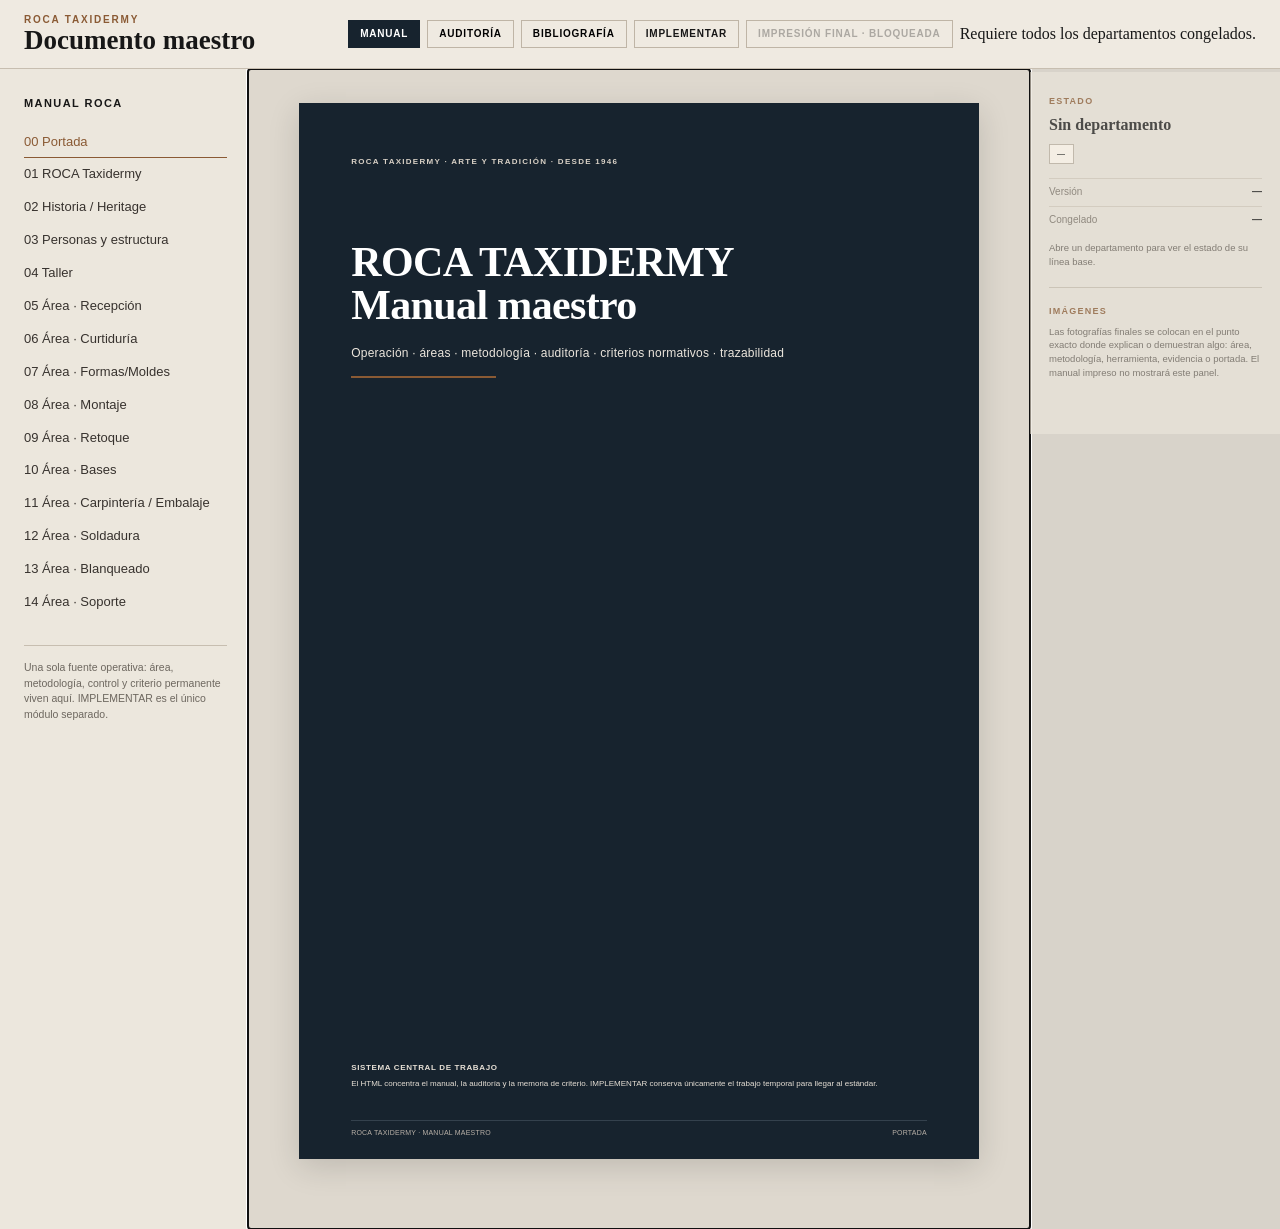
==== index.html @ 59f3e69a "Gate final ROCA printing on frozen departments" ====
<!doctype html>
<html lang="es">
<head>
  <meta charset="utf-8">
  <meta name="viewport" content="width=device-width, initial-scale=1">
  <meta name="robots" content="noindex,nofollow,noarchive">
  <title>ROCA TAXIDERMY · Documento maestro</title>
  <link rel="stylesheet" href="styles.css">
</head>
<body>
  <header class="topbar">
    <div>
      <div class="kicker">ROCA TAXIDERMY</div>
      <div class="title">Documento maestro</div>
    </div>
    <div class="workspace-switch" aria-label="Vista de trabajo">
      <button id="manualMode" class="mode active" type="button">MANUAL</button>
      <button id="auditMode" class="mode" type="button">AUDITORÍA</button>
      <button id="normsMode" class="mode" type="button">BIBLIOGRAFÍA</button>
      <a class="mode" href="generated/roca-fast-track/implementation.html">IMPLEMENTAR</a>
      <button id="printDoc" class="mode print-action" type="button" disabled>IMPRESIÓN FINAL · BLOQUEADA</button>
      <span id="printGateNote" class="print-gate-note">Requiere todos los departamentos congelados.</span>
    </div>
  </header>

  <div class="layout">
    <aside id="contentsPane" class="contents" aria-label="Índice">
      <div class="contents-title">Manual ROCA</div>
      <nav id="nav"></nav>
      <div class="rule-note">Una sola fuente operativa: manual, auditoría y criterios normativos viven en este HTML. IMPLEMENTAR queda separado porque es trabajo temporal.</div>
    </aside>

    <main id="page" class="page" tabindex="-1"></main>
    <aside id="controlRail" class="control-rail" aria-label="Estado del departamento">
      <div class="control-rail-head">ESTADO</div>
      <div id="controlDepartment" class="control-department">Sin departamento</div>
      <div id="controlStatus" class="control-status">—</div>
      <div class="control-meta"><span>Versión</span><strong id="controlVersion">—</strong></div>
      <div class="control-meta"><span>Congelado</span><strong id="controlFrozenAt">—</strong></div>
      <div id="controlLockNote" class="control-note">Abre un departamento para ver el estado de su línea base.</div>
      <hr>
      <div class="control-rail-head">IMÁGENES</div>
      <div class="control-note">Las fotografías finales se colocan en el punto exacto donde explican o demuestran algo: área, metodología, herramienta, evidencia o portada. El manual impreso no mostrará este panel.</div>
      <div id="imageQueue" class="image-queue"></div>
    </aside>
  </div>

  <footer>
    ROCA · Documento de trabajo controlado.
  </footer>

  <script src="core-data.js"></script>
  <script src="editorial-data.js"></script>
  <script src="manual-sections.js"></script>
  <script src="area-standard-data.js"></script>
  <script src="department-data.js"></script>
  <script src="fast-track-data.js"></script>
  <script src="audit-data.js"></script>
  <script src="norms-data.js"></script>
  <script src="app.js"></script>
  <script src="manual-control.js"></script>
</body>
</html>
---- styles.css ----
:root{
  --ink:#171717;
  --paper:#f5f1e8;
  --paper2:#fbfaf6;
  --nav:#ece7dd;
  --line:#c9c0b3;
  --bronze:#8a5a34;
  --navy:#17232e;
  --muted:#6d675f;
  --white:#ffffff;
}
*{box-sizing:border-box}
html{scroll-behavior:smooth}
body{margin:0;background:#d8d3ca;color:var(--ink);font-family:Georgia,"Times New Roman",serif}
.topbar{position:sticky;top:0;z-index:20;display:flex;justify-content:space-between;align-items:center;padding:14px 24px;background:#efeae1;border-bottom:1px solid #c7beb0}
.kicker{font:700 10px/1.2 Arial,Helvetica,sans-serif;letter-spacing:.18em;color:var(--bronze)}
.title{font-size:27px;line-height:1.05;font-weight:700}
.workspace-switch{display:flex;gap:7px;align-items:center}
.mode{appearance:none;border:1px solid #bfb5a6;background:transparent;padding:8px 11px;font:700 10px/1 Arial,Helvetica,sans-serif;letter-spacing:.08em;cursor:pointer}
.mode.active{background:var(--navy);color:#fff;border-color:var(--navy)}
.workspace-switch a.mode{text-decoration:none;color:inherit}
.layout{display:grid;grid-template-columns:248px minmax(0,1fr) 250px;max-width:1700px;margin:0 auto;min-height:calc(100vh - 80px)}
.contents{padding:28px 20px 40px 24px;background:var(--nav);border-right:1px solid #c7beb0}
.contents-title{font:700 11px/1.2 Arial,Helvetica,sans-serif;letter-spacing:.13em;text-transform:uppercase;margin-bottom:16px}
.contents nav{display:flex;flex-direction:column;gap:1px}
.contents button{appearance:none;border:0;border-bottom:1px solid transparent;background:transparent;text-align:left;padding:7px 0;font:13px/1.3 Arial,Helvetica,sans-serif;cursor:pointer;color:#37322e}
.contents button:hover,.contents button.active{color:var(--bronze);border-bottom-color:var(--bronze)}
.rule-note{margin-top:26px;padding-top:14px;border-top:1px solid #c7beb0;font:10.5px/1.5 Arial,Helvetica,sans-serif;color:var(--muted)}
.page{padding:34px 4vw 70px;min-width:0;background:#ded8ce}
.paper{position:relative;width:min(816px,100%);min-height:1056px;margin:0 auto;background:var(--paper2);box-shadow:0 8px 30px rgba(0,0,0,.14);padding:72px 54px 62px}
.page-head{display:flex;justify-content:space-between;gap:20px;font:700 8px/1.2 Arial,Helvetica,sans-serif;letter-spacing:.12em;text-transform:uppercase;color:#7c7267;margin-bottom:34px}
.eyebrow{font:700 9px/1.2 Arial,Helvetica,sans-serif;letter-spacing:.18em;text-transform:uppercase;color:var(--bronze);margin-bottom:12px}
h1{font-size:31px;line-height:1.08;letter-spacing:-.015em;margin:0 0 12px;max-width:690px}
.lead{font-size:15px;line-height:1.5;max-width:64ch;margin:0 0 15px;color:#38332e}
.bronze-rule{height:2px;width:180px;background:var(--bronze);margin:12px 0 30px}
.bronze-rule.short{width:130px}
.master-content{font-size:12.5px;line-height:1.5}
h2{font-size:19px;line-height:1.2;margin:30px 0 10px;padding-top:7px;border-top:1px solid #c7bbaa}
h3{font-size:15px;margin:22px 0 8px}
p{margin:0 0 12px}
ul,ol{padding-left:22px;margin:10px 0 18px}
li{margin:5px 0}
table{width:100%;border-collapse:collapse;margin:16px 0 26px;font:11px/1.35 Arial,Helvetica,sans-serif}
th{padding:7px 6px;text-align:left;border-bottom:2px solid #2b2723;font-size:8px;letter-spacing:.09em;text-transform:uppercase;color:#6a625a}
td{padding:8px 6px;border-bottom:1px solid #d4ccbf;vertical-align:top}
.callout{margin:20px 0;padding:13px 16px;background:#f0eadf;border-left:3px solid var(--bronze);font-size:12px;line-height:1.45}
.poster{border:1px solid #2f2a26;padding:26px 30px;margin:20px 0 30px;background:#fffdf8;break-inside:avoid}.poster h2{border:0;margin:0 0 8px;padding:0;font-size:22px}.poster .poster-sub{font:9px/1.2 Arial,Helvetica,sans-serif;letter-spacing:.13em;text-transform:uppercase;color:#766d63;margin-bottom:16px}.poster ol{font-size:14px;line-height:1.4}
.folio{position:absolute;left:54px;right:54px;bottom:22px;display:flex;justify-content:space-between;gap:20px;padding-top:8px;border-top:1px solid #d8d0c5;font:7px/1.2 Arial,Helvetica,sans-serif;letter-spacing:.03em;color:#8b8379}
.cover-paper{background:var(--navy);color:#f8f4ec;padding:54px 52px 48px}
.cover-kicker{font:700 8px/1.2 Arial,Helvetica,sans-serif;letter-spacing:.16em;color:#d9d1c6}
.cover-main{margin-top:74px}.cover-main h1{font-size:42px;line-height:1.02;color:#fff;margin-bottom:18px}.cover-main p{font:12px/1.4 Arial,Helvetica,sans-serif;color:#ece6dd;letter-spacing:.02em}.cover-main .bronze-rule{width:145px;height:2px;margin-top:15px}
.cover-bottom{position:absolute;left:52px;right:52px;bottom:70px;display:flex;flex-direction:column;gap:5px;font:8px/1.35 Arial,Helvetica,sans-serif;color:#e6dfd5}.cover-bottom strong{letter-spacing:.08em}.cover-paper .folio{left:52px;right:52px;color:#b8b0a7;border-top-color:#34414d}
.notes-paper{background:#fffdf8}
.master-pdf-actions{display:flex;justify-content:space-between;gap:16px;align-items:center;margin:16px 0;font:10px/1.3 Arial,Helvetica,sans-serif;color:var(--muted)}
.pdf-link{display:inline-block;padding:9px 12px;background:var(--navy);color:#fff;text-decoration:none;font:700 9px/1 Arial,Helvetica,sans-serif;letter-spacing:.09em}
.master-pdf-shell{width:100%;height:760px;border:1px solid #bdb3a5;background:#cfc8bc;overflow:hidden}
.master-pdf-frame{width:100%;height:100%;border:0;background:#fff}
footer{display:none}
@media(max-width:900px){.layout{grid-template-columns:1fr}.contents{border-right:0;border-bottom:1px solid #c7beb0;padding:17px 20px}.contents nav{display:grid;grid-template-columns:repeat(2,minmax(0,1fr));gap:0 15px}.page{padding:18px}.paper{min-height:auto;padding:44px 28px 54px}.folio{left:28px;right:28px}.cover-paper{min-height:900px;padding:42px 30px}.cover-bottom{left:30px;right:30px}.topbar{align-items:flex-start;flex-direction:column;gap:10px}.workspace-switch{flex-wrap:wrap}.cover-main h1{font-size:34px}.master-pdf-shell{height:70vh}.master-pdf-actions{align-items:flex-start;flex-direction:column}}
@media print{body,.page{background:#fff}.topbar,.contents{display:none!important}.layout{display:block;max-width:none}.page{padding:0}.paper{width:100%;min-height:11in;box-shadow:none;margin:0;page-break-after:always}.paper:last-child{page-break-after:auto}.master-pdf-shell{display:none}.master-pdf-actions{display:none}}

@media(max-width:900px){
  .master-content{min-width:0;overflow-wrap:anywhere}
  table{table-layout:fixed;width:100%;font-size:9px}
  th,td{min-width:0;overflow-wrap:anywhere;word-break:normal;padding:6px 4px}
}
@media print{
  .paper{padding:52px 50px 48px;break-inside:avoid-page;page-break-inside:avoid}
  .page-head{margin-bottom:24px}
  h2{margin-top:22px}
  table{margin:12px 0 18px}
  .callout{margin:14px 0;padding:10px 13px}
  ul,ol{margin:8px 0 14px}
  li{margin:3px 0}
  .paper[data-section="taller"]{padding-top:42px;padding-bottom:42px}
  .paper[data-section="taller"] .lead{font-size:13px;line-height:1.4}
  .paper[data-section="taller"] .master-content{font-size:10.5px;line-height:1.28}
  .paper[data-section="taller"] h2{font-size:17px;margin-top:14px;margin-bottom:7px;padding-top:5px}
  .paper[data-section="taller"] table{font-size:8px;line-height:1.22;margin:8px 0 10px}
  .paper[data-section="taller"] th{padding:5px 4px}
  .paper[data-section="taller"] td{padding:5px 4px}
  .paper[data-section="taller"] .callout{margin:8px 0;padding:8px 10px}
  .paper[data-section="taller"] ul{margin:6px 0 8px}
}

/* Field mode: optimized for execution on phone/tablet */
.field-mode .contents{background:#e9e3d8}
.field-mode .contents-title{color:var(--bronze)}
.field-mode .rule-note{font-size:11px}
.field-mode .master-content h2{margin-top:22px}
.field-mode .callout{background:#eee6d8}
@media(max-width:900px){
  .field-mode .topbar{position:static}
  .field-mode .contents{padding:14px 18px}
  .field-mode .contents nav{grid-template-columns:1fr 1fr}
  .field-mode .contents button{padding:9px 0;font-size:12px}
  .field-mode .page{padding:10px}
  .field-mode .paper{padding:34px 22px 48px}
  .field-mode .page-head{margin-bottom:20px}
  .field-mode h1{font-size:28px}
  .field-mode .lead{font-size:14px}
  .field-mode .master-content{font-size:13px;line-height:1.5}
}


/* Source reader: PDF/Drive documents remain read-only and separate from the editorial master. */
.source-mode .layout{max-width:1800px}
.source-mode .contents{background:#e8e2d7}
.source-mode .contents-title{color:var(--bronze)}
.source-mode .page{padding:20px;background:#d6d0c6}
.source-mode .contents nav{gap:0}
.source-filter{width:100%;margin:0 0 14px;padding:9px 10px;border:1px solid #bfb5a6;background:#fff;font:12px/1.2 Arial,Helvetica,sans-serif}
.source-nav-group{margin:14px 0 5px;padding-top:9px;border-top:1px solid #c7beb0;font:700 8px/1.2 Arial,Helvetica,sans-serif;letter-spacing:.12em;text-transform:uppercase;color:#7b7065}
.contents button[data-source-id]{display:flex;flex-direction:column;gap:3px;padding:8px 0}
.source-nav-title{font:12px/1.25 Arial,Helvetica,sans-serif}
.source-nav-state{font:700 7px/1.2 Arial,Helvetica,sans-serif;letter-spacing:.08em;color:#81766b}
.source-nav-empty{padding:12px 0;font:11px/1.4 Arial,Helvetica,sans-serif;color:var(--muted)}
.source-reader{width:100%;display:grid;grid-template-columns:minmax(0,1fr) 330px;gap:18px;align-items:start}
.source-viewer-panel,.source-crosscheck{background:var(--paper2);border:1px solid #c4baac;box-shadow:0 8px 24px rgba(0,0,0,.09)}
.source-viewer-panel{padding:14px}
.source-toolbar{display:flex;justify-content:space-between;gap:18px;align-items:flex-end;padding:2px 2px 12px}
.source-toolbar h1{font-size:20px;margin:2px 0 3px}
.source-toolbar p{margin:0;font:10px/1.3 Arial,Helvetica,sans-serif;color:var(--muted);overflow-wrap:anywhere}
.source-kicker{font:700 8px/1.2 Arial,Helvetica,sans-serif;letter-spacing:.13em;color:var(--bronze)}
.source-toolbar-actions{display:flex;align-items:center;gap:8px;flex-wrap:wrap;justify-content:flex-end}
.source-page-form{display:flex;align-items:center;gap:5px;font:9px/1 Arial,Helvetica,sans-serif}
.source-page-form input{width:54px;padding:7px;border:1px solid #bfb5a6;background:#fff;font:11px/1 Arial,Helvetica,sans-serif}
.source-page-form button,.source-open-link,.source-jump-section{appearance:none;border:1px solid var(--navy);background:var(--navy);color:#fff;text-decoration:none;padding:7px 9px;font:700 8px/1 Arial,Helvetica,sans-serif;letter-spacing:.06em;cursor:pointer}
.source-open-link{display:inline-block}
.source-frame-shell{height:calc(100vh - 176px);min-height:620px;border:1px solid #b8afa2;background:#c7c0b5;overflow:hidden}
.source-pdf-frame{width:100%;height:100%;border:0;background:#fff}
.source-viewer-note{padding:9px 2px 0;font:9px/1.4 Arial,Helvetica,sans-serif;color:var(--muted)}
.source-crosscheck{padding:22px 18px;position:sticky;top:86px;max-height:calc(100vh - 106px);overflow:auto}
.source-crosscheck h2{font-size:19px;margin:5px 0 14px;padding:0;border:0}
.source-crosscheck h3{font-size:12px;margin:22px 0 8px;font-family:Arial,Helvetica,sans-serif}
.source-meta{margin:0;border-top:1px solid #d1c8bb}
.source-meta div{display:grid;grid-template-columns:70px 1fr;gap:8px;padding:8px 0;border-bottom:1px solid #ded6cb;font:9px/1.3 Arial,Helvetica,sans-serif}
.source-meta dt{text-transform:uppercase;letter-spacing:.07em;color:#786f66}
.source-meta dd{margin:0;font-weight:700}
.source-note{margin:14px 0;font:11px/1.5 Arial,Helvetica,sans-serif;color:#3d3833}
.source-check-row{padding:10px 0;border-top:1px solid #d7cfc4;font:10px/1.35 Arial,Helvetica,sans-serif}
.source-check-row>div:first-child{display:flex;flex-direction:column;gap:3px}
.source-check-row span{color:var(--muted)}
.source-check-actions{display:flex;align-items:center;gap:7px;flex-wrap:wrap;margin-top:7px}
.source-action-chip{display:inline-block;padding:4px 6px;border:1px solid #b6ab9d;font:700 7px/1 Arial,Helvetica,sans-serif;letter-spacing:.05em;color:#4e473f!important}
.source-jump-section{background:transparent;color:var(--navy);padding:5px 7px}
.source-missing{min-height:620px;display:flex;flex-direction:column;align-items:center;justify-content:center;text-align:center;padding:40px;background:#eee8df;border:1px dashed #a99d8e;font:12px/1.5 Arial,Helvetica,sans-serif}
.source-missing strong{font-size:12px;letter-spacing:.08em}
.source-missing p{max-width:54ch;margin-top:10px}

@media(max-width:1100px){
  .source-reader{grid-template-columns:minmax(0,1fr) 280px}
}
@media(max-width:900px){
  .source-mode .page{padding:10px}
  .source-reader{grid-template-columns:1fr}
  .source-toolbar{align-items:flex-start;flex-direction:column}
  .source-toolbar-actions{justify-content:flex-start}
  .source-frame-shell{height:68vh;min-height:480px}
  .source-crosscheck{position:static;max-height:none}
  .source-mode .contents nav{display:block}
  .source-filter{position:sticky;top:0;z-index:2}
}
@media print{
  .source-mode .source-reader{display:none!important}
}


/* Source reader v2: side-by-side PDF and current HTML. */
.source-reader{grid-template-columns:minmax(0,1.45fr) minmax(380px,.75fr)}
.source-crosscheck{padding:18px 16px}
.source-check-row.selected{background:#eee7dc;margin-left:-8px;margin-right:-8px;padding-left:8px;padding-right:8px}
.source-compare-section{appearance:none;border:1px solid var(--bronze);background:var(--bronze);color:#fff;padding:5px 7px;font:700 8px/1 Arial,Helvetica,sans-serif;letter-spacing:.05em;cursor:pointer}
.source-compare-divider{height:1px;background:#cfc5b7;margin:18px 0}
.source-compare-document{background:#fffdf8;border:1px solid #d3c9bb;padding:14px 13px}
.source-compare-label{font:700 7px/1.2 Arial,Helvetica,sans-serif;letter-spacing:.1em;color:var(--bronze);margin-bottom:5px}
.source-compare-document h3{font:700 15px/1.2 Georgia,"Times New Roman",serif;margin:0 0 7px}
.source-compare-lead{font:11px/1.45 Georgia,"Times New Roman",serif;color:#38332e;border-bottom:1px solid #e0d8cc;padding-bottom:10px;margin-bottom:10px}
.source-compare-body{font:10px/1.42 Arial,Helvetica,sans-serif;max-height:44vh;overflow:auto;padding-right:5px;overflow-wrap:anywhere}
.source-compare-body h2{font:700 13px/1.25 Georgia,"Times New Roman",serif;margin:16px 0 6px;padding-top:5px}
.source-compare-body h3{font:700 11px/1.25 Arial,Helvetica,sans-serif;margin:12px 0 5px}
.source-compare-body table{font-size:8px;table-layout:fixed;margin:9px 0 14px}
.source-compare-body th,.source-compare-body td{padding:5px 4px;overflow-wrap:anywhere}
.source-compare-body .callout{font-size:9px;margin:8px 0;padding:8px 9px}
.source-compare-empty{padding:18px 12px;border:1px dashed #b8ad9f;background:#f3eee6;font:10px/1.45 Arial,Helvetica,sans-serif}
.source-backlinks{display:flex;align-items:flex-start;gap:10px;margin:0 0 18px;padding:9px 10px;background:#eee8dd;border-left:3px solid var(--bronze)}
.source-backlinks-label{flex:0 0 auto;padding-top:6px;font:700 7px/1 Arial,Helvetica,sans-serif;letter-spacing:.09em;color:#756b61}
.source-backlinks-actions{display:flex;gap:6px;flex-wrap:wrap}
.source-backlink-button{appearance:none;border:1px solid #aa9c8b;background:#fffdf8;color:#292521;padding:5px 7px;font:700 8px/1.15 Arial,Helvetica,sans-serif;cursor:pointer}
.source-backlink-button:hover{border-color:var(--bronze);color:var(--bronze)}
@media(max-width:1200px){
  .source-reader{grid-template-columns:minmax(0,1.2fr) minmax(340px,.8fr)}
}
@media(max-width:900px){
  .source-reader{grid-template-columns:1fr}
  .source-compare-body{max-height:none}
  .source-backlinks{flex-direction:column;gap:7px}
}
@media print{
  .source-backlinks{display:none!important}
}


/* Source locator details */
.source-id-line{font:700 7px/1.35 Arial,Helvetica,sans-serif;letter-spacing:.04em;color:#4f4740!important}
.source-proof-line{font:8px/1.4 Arial,Helvetica,sans-serif;color:#756b61!important}
.source-page-chip{display:inline-block;padding:4px 6px;border:1px solid #c2b6a7;background:#f7f2e9;font:700 7px/1 Arial,Helvetica,sans-serif;color:#50483f!important}
.source-open-page{appearance:none;border:1px solid #8a5a34;background:#fffdf8;color:#8a5a34;padding:5px 7px;font:700 8px/1 Arial,Helvetica,sans-serif;letter-spacing:.04em;cursor:pointer}


/* Source subsection navigation */
.source-subnav{display:grid;grid-template-columns:1fr;gap:5px;margin-top:8px}
.source-sub-page{appearance:none;width:100%;text-align:left;border:1px solid #d2c6b7;background:#fffaf2;padding:7px 8px;cursor:pointer}
.source-sub-page:hover{border-color:var(--bronze);background:#f7efe2}
.source-sub-title{display:block;font:700 8px/1.2 Arial,Helvetica,sans-serif;color:#302a25}
.source-sub-meta{display:block;margin-top:2px;font:7px/1.3 Arial,Helvetica,sans-serif;color:#756b61}


/* Source evolution ledger */
.source-ledger{margin:2px 0 16px}
.source-ledger>h3{font:700 9px/1 Arial,Helvetica,sans-serif;letter-spacing:.1em;color:var(--bronze);margin:0 0 8px}
.source-ledger-row{border:1px solid #d2c7b9;background:#fffaf2;padding:10px;margin:0 0 8px}
.source-ledger-head{display:flex;align-items:flex-start;justify-content:space-between;gap:8px}
.source-ledger-head strong{font:700 10px/1.25 Arial,Helvetica,sans-serif}
.source-ledger-row p{margin:7px 0;font:9px/1.45 Arial,Helvetica,sans-serif;color:#403a34}
.source-ledger-destination,.source-ledger-state{font:8px/1.4 Arial,Helvetica,sans-serif;color:#61584f;margin-top:4px}
.source-ledger-row details{margin-top:7px;border-top:1px solid #ded4c6;padding-top:6px}
.source-ledger-row summary{cursor:pointer;font:700 8px/1.2 Arial,Helvetica,sans-serif;color:#5c5147}
.source-ledger-source{display:grid;grid-template-columns:90px 1fr;gap:3px 7px;padding:6px 0;border-top:1px dotted #ddd2c3;font:7px/1.35 Arial,Helvetica,sans-serif}
.source-ledger-source span:nth-child(1){font-weight:700;color:#5d534a}
.source-ledger-source span:nth-child(3){grid-column:1 / -1;color:#756b61}
.source-ledger-open{grid-column:2;justify-self:start;appearance:none;border:1px solid var(--bronze);background:#fff;color:var(--bronze);padding:4px 6px;font:700 7px/1 Arial,Helvetica,sans-serif;cursor:pointer}

.fast-track-wrap{margin-top:42px;padding-top:28px;border-top:3px solid var(--navy)}
.fast-track-kicker{font-size:11px;letter-spacing:.14em;font-weight:700;color:var(--bronze);margin-bottom:8px}
.table-scroll{overflow-x:auto;margin:14px 0 28px}
.fast-track-table{min-width:1180px;width:100%;border-collapse:collapse;font-size:11px;line-height:1.35;background:#fff}
.fast-track-table th,.fast-track-table td{border:1px solid #c9c3b7;padding:8px;vertical-align:top}
.fast-track-table th{background:#f3efe7;text-align:left;font-size:10px;letter-spacing:.04em;text-transform:uppercase}
.fast-track-table .ft-now,.fast-track-table .ft-action,.fast-track-table .ft-evidence{min-width:150px}
.fast-track-table.audit{min-width:980px}

.inherited-standard{margin-top:34px;padding-top:24px;border-top:3px solid var(--navy)}
.permanent-standard-table{width:100%;border-collapse:collapse;font-size:11px;line-height:1.4;margin-top:14px}
.permanent-standard-table th,.permanent-standard-table td{border:1px solid #c9c3b7;padding:8px;vertical-align:top;text-align:left}
.permanent-standard-table th{background:#f3efe7;font-size:10px;letter-spacing:.04em;text-transform:uppercase}
.permanent-standard-table td:first-child{width:26%}
.permanent-standard-table td:nth-child(2){width:74%}


.control-rail{padding:24px 18px 40px;background:#e9e4da;border-left:1px solid #c7beb0;font-family:Arial,Helvetica,sans-serif;position:sticky;top:72px;align-self:start;max-height:calc(100vh - 72px);overflow:auto}
.control-rail.is-idle{opacity:.72}
.control-rail-head{font:700 9px/1.2 Arial,Helvetica,sans-serif;letter-spacing:.14em;color:var(--bronze);margin-bottom:8px}
.control-department{font:700 16px/1.2 Georgia,"Times New Roman",serif;margin-bottom:8px}
.control-status{display:inline-block;padding:5px 7px;border:1px solid #b9afa1;background:#fff9ef;font:700 8px/1 Arial,Helvetica,sans-serif;letter-spacing:.08em;margin-bottom:14px}
.control-meta{display:flex;justify-content:space-between;gap:12px;padding:7px 0;border-top:1px solid #d2c9bd;font:10px/1.25 Arial,Helvetica,sans-serif}
.control-meta span{color:#756d64}
.control-actions{display:grid;grid-template-columns:1fr 1fr;gap:7px;margin:12px 0}
.control-actions button,.control-primary{appearance:none;border:1px solid var(--navy);background:var(--navy);color:#fff;padding:9px 8px;font:700 8px/1 Arial,Helvetica,sans-serif;letter-spacing:.06em;cursor:pointer}
.control-actions button:disabled,.control-primary:disabled{opacity:.4;cursor:not-allowed}
.control-note{font:9.5px/1.45 Arial,Helvetica,sans-serif;color:#625b54;margin:8px 0 14px}
.control-rail hr{border:0;border-top:1px solid #c7beb0;margin:18px 0}
.control-label{display:block;font:700 8px/1.2 Arial,Helvetica,sans-serif;letter-spacing:.06em;text-transform:uppercase;color:#70675d;margin:10px 0 5px}
.control-rail input,.control-rail select,.control-rail textarea{width:100%;box-sizing:border-box;border:1px solid #bdb3a5;background:#fff;padding:8px;font:10px/1.3 Arial,Helvetica,sans-serif}
.image-queue{display:grid;gap:7px;margin-top:10px}
.image-queue-empty{padding:9px;border:1px dashed #b8ad9f;background:#f5f0e8;font:9px/1.4 Arial,Helvetica,sans-serif;color:#746c63}
@media(max-width:1180px){.layout{grid-template-columns:220px minmax(0,1fr)}.control-rail{grid-column:1/-1;position:static;max-height:none;border-left:0;border-top:1px solid #c7beb0;display:grid;grid-template-columns:repeat(2,minmax(0,1fr));gap:8px 18px}.control-rail hr{grid-column:1/-1}}
@media(max-width:900px){.layout{grid-template-columns:1fr}.control-rail{display:block;padding:16px 18px}.contents{border-right:0}}
@media print{.control-rail{display:none!important}}


.department-canonical{margin-top:26px}
.department-purpose{padding:18px 20px;background:#f1ece3;border-left:4px solid var(--bronze);margin:0 0 28px}
.department-purpose h2{margin:4px 0 8px}
.department-purpose p{margin:0;max-width:72ch}
.department-handoff{display:flex;gap:24px;flex-wrap:wrap;margin-top:12px;font:10px/1.4 Arial,Helvetica,sans-serif;color:#5f574f}
.department-block{margin:30px 0;padding-top:22px;border-top:1px solid #c9c0b4}
.department-block>.eyebrow{margin-bottom:6px}
.department-block h2{margin-top:0}
.department-block table{width:100%;border-collapse:collapse;margin:12px 0 18px;font-size:10.5px;line-height:1.4}
.department-block th,.department-block td{border:1px solid #cdc4b8;padding:8px;vertical-align:top;text-align:left}
.department-block th{background:#f2eee7;font:700 8px/1.2 Arial,Helvetica,sans-serif;letter-spacing:.05em;text-transform:uppercase}
.department-audit-block{background:#f8f5ef;padding:20px;border:1px solid #d4cabd}
.department-two-col{display:grid;grid-template-columns:1fr 1fr;gap:22px}
.department-two-col .department-block{margin-top:12px}
.flow-line{padding:14px 16px;background:#eee8dd;border-left:3px solid var(--navy);font-weight:700}
.method-stage{padding:12px 0;border-top:1px dotted #cfc6b9}
.method-stage h3{margin:0 0 5px;font:700 11px/1.3 Arial,Helvetica,sans-serif}
.method-stage p{margin:0}
@media(max-width:900px){.department-two-col{grid-template-columns:1fr}.department-handoff{display:block}.department-handoff span{display:block;margin-top:5px}}

.image-upload-result{display:grid;grid-template-columns:46px minmax(0,1fr);gap:8px;align-items:center;padding:8px;border:1px solid #c9c0b4;background:#fffaf2}
.image-upload-result img{width:46px;height:46px;object-fit:cover;border:1px solid #c9c0b4}
.image-upload-result>div{min-width:0}
.image-upload-result strong,.image-upload-result span,.image-upload-result small{display:block;overflow-wrap:anywhere}
.image-upload-result strong{font:700 9px/1.25 Arial,Helvetica,sans-serif}
.image-upload-result span{margin-top:2px;font:8px/1.35 Arial,Helvetica,sans-serif;color:#5f574f}
.image-upload-result small{margin-top:3px;font:7px/1.3 Arial,Helvetica,sans-serif;color:#80766b}
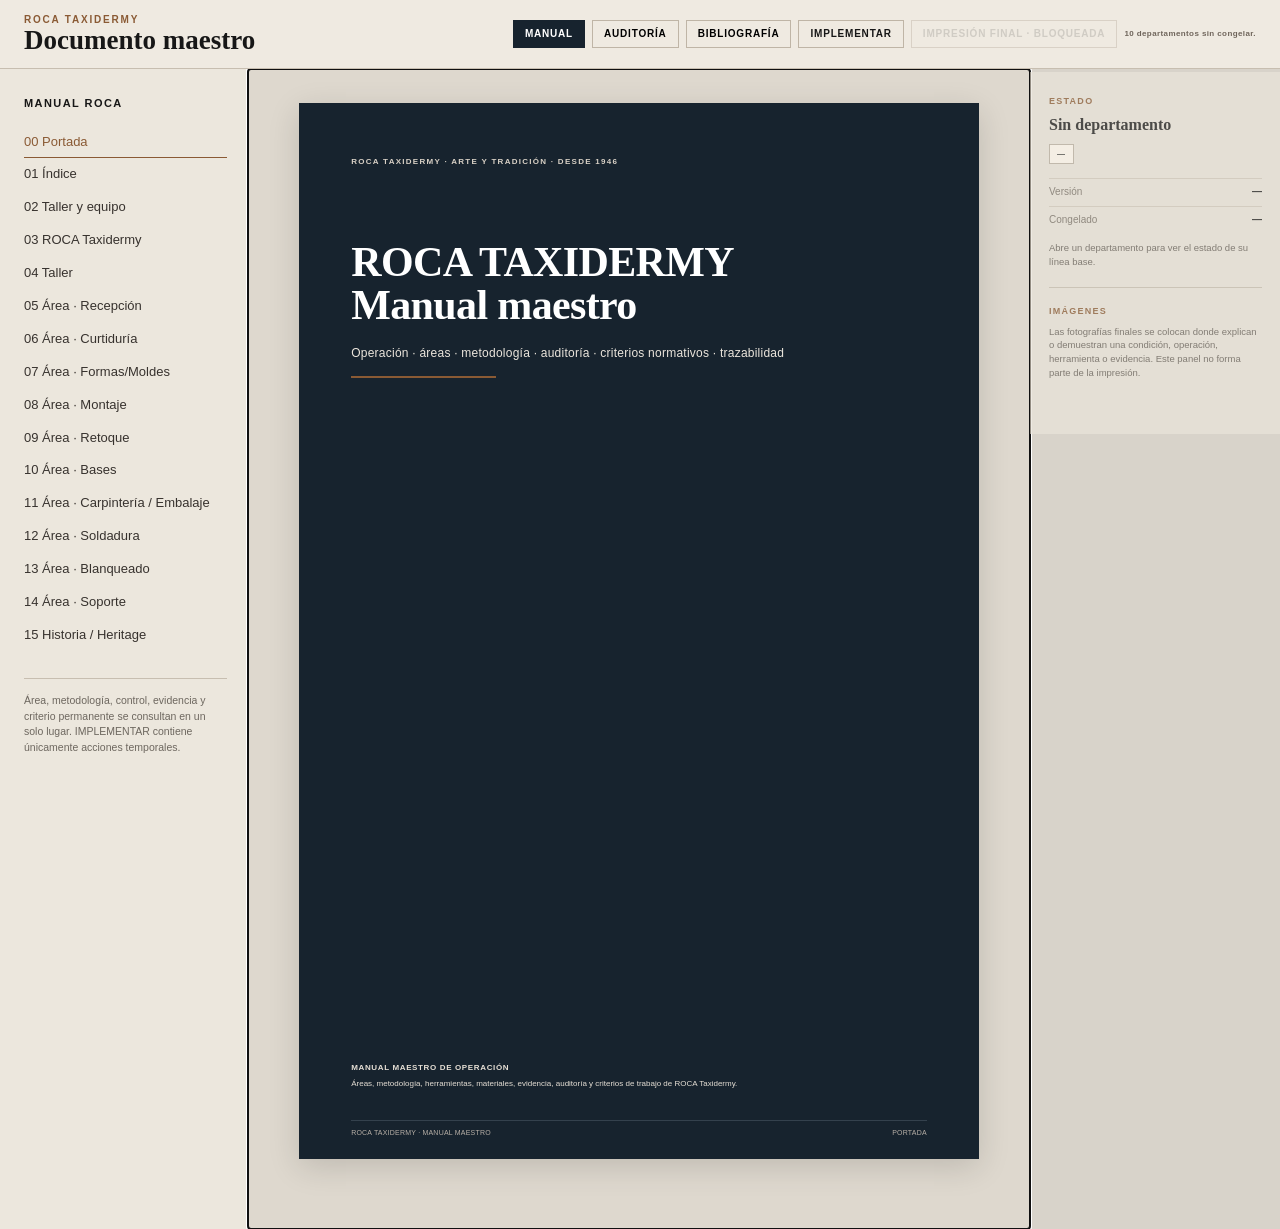
==== commit f7387300: "Clean ROCA publication shell copy" ====
--- a/index.html
+++ b/index.html
@@ -27,7 +27,7 @@
     <aside id="contentsPane" class="contents" aria-label="Índice">
       <div class="contents-title">Manual ROCA</div>
       <nav id="nav"></nav>
-      <div class="rule-note">Una sola fuente operativa: manual, auditoría y criterios normativos viven en este HTML. IMPLEMENTAR queda separado porque es trabajo temporal.</div>
+      <div class="rule-note">Área, metodología, auditoría, evidencia y criterios permanentes se consultan aquí. IMPLEMENTAR contiene únicamente acciones temporales.</div>
     </aside>
 
     <main id="page" class="page" tabindex="-1"></main>
@@ -40,13 +40,13 @@
       <div id="controlLockNote" class="control-note">Abre un departamento para ver el estado de su línea base.</div>
       <hr>
       <div class="control-rail-head">IMÁGENES</div>
-      <div class="control-note">Las fotografías finales se colocan en el punto exacto donde explican o demuestran algo: área, metodología, herramienta, evidencia o portada. El manual impreso no mostrará este panel.</div>
+      <div class="control-note">Las fotografías finales se colocan donde explican o demuestran una condición, operación, herramienta o evidencia. Este panel no forma parte de la impresión.</div>
       <div id="imageQueue" class="image-queue"></div>
     </aside>
   </div>
 
   <footer>
-    ROCA · Documento de trabajo controlado.
+    ROCA · Manual controlado.
   </footer>
 
   <script src="core-data.js"></script>
--- a/styles.css
+++ b/styles.css
@@ -296,3 +296,7 @@
 .image-upload-result strong{font:700 9px/1.25 Arial,Helvetica,sans-serif}
 .image-upload-result span{margin-top:2px;font:8px/1.35 Arial,Helvetica,sans-serif;color:#5f574f}
 .image-upload-result small{margin-top:3px;font:7px/1.3 Arial,Helvetica,sans-serif;color:#80766b}
+
+.print-gate-note{align-self:center;font:700 8px/1.2 Arial,Helvetica,sans-serif;letter-spacing:.05em;color:#6e645a;max-width:160px}
+.print-action:disabled{opacity:.45;cursor:not-allowed}
+@media print{.print-gate-note{display:none!important}}
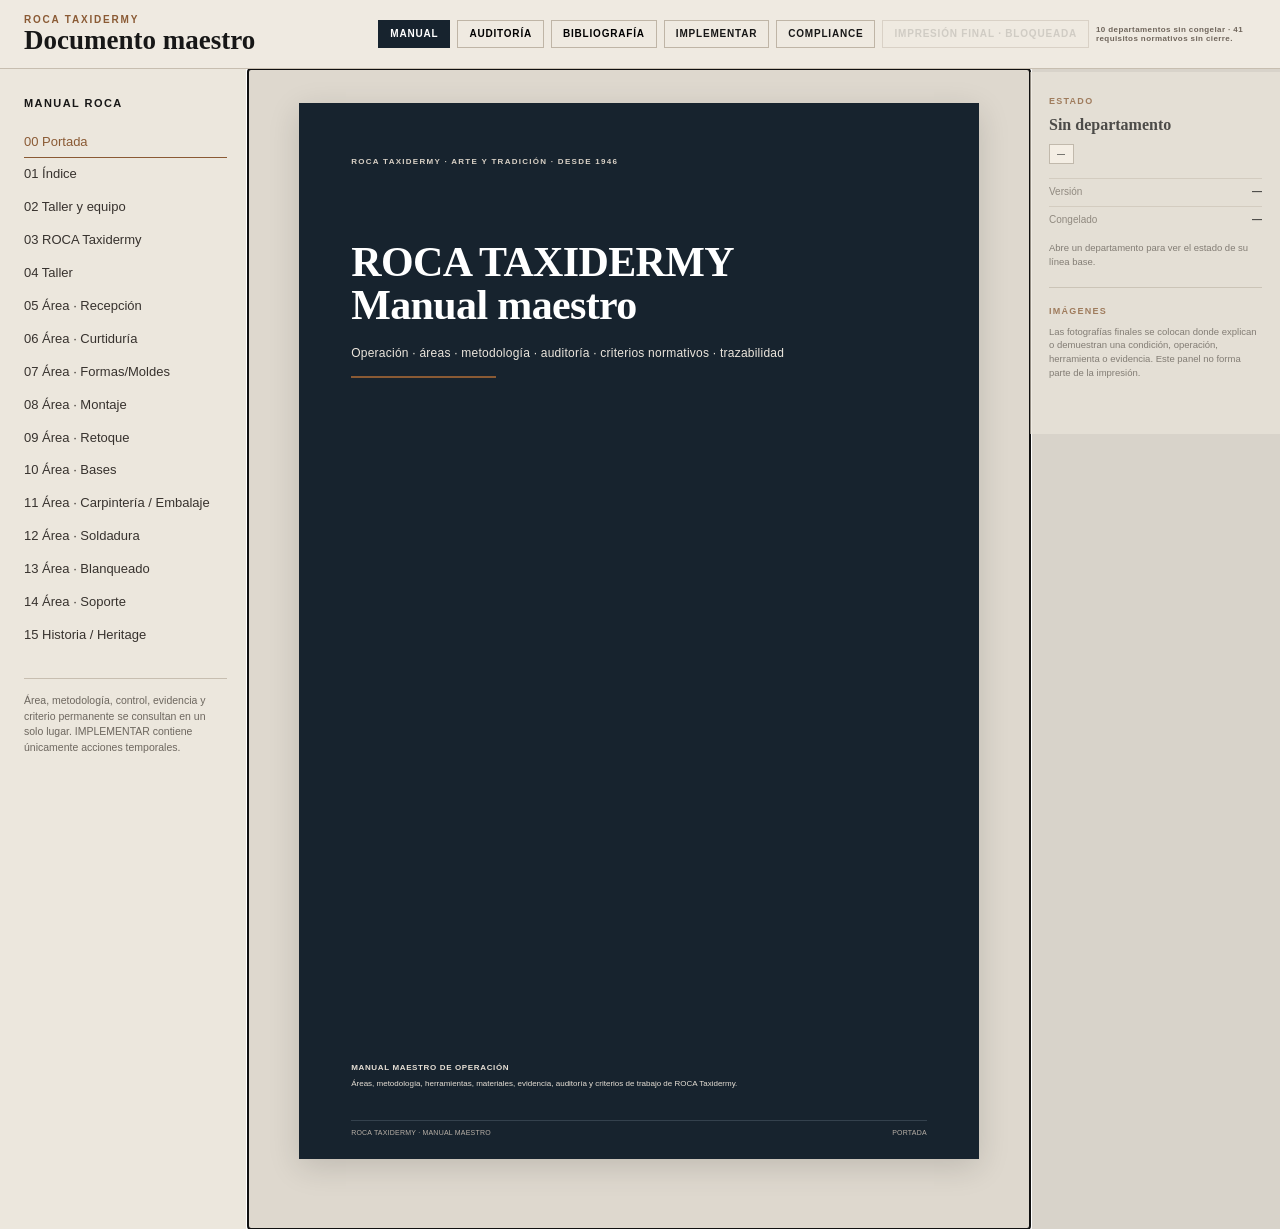
==== commit fa08941c: "Link canonical ROCA Compliance cockpit from master" ====
--- a/index.html
+++ b/index.html
@@ -18,6 +18,7 @@
       <button id="auditMode" class="mode" type="button">AUDITORÍA</button>
       <button id="normsMode" class="mode" type="button">BIBLIOGRAFÍA</button>
       <a class="mode" href="generated/roca-fast-track/implementation.html">IMPLEMENTAR</a>
+      <a class="mode" href="compliance-cockpit/index.html">COMPLIANCE</a>
       <button id="printDoc" class="mode print-action" type="button" disabled>IMPRESIÓN FINAL · BLOQUEADA</button>
       <span id="printGateNote" class="print-gate-note">Requiere todos los departamentos congelados.</span>
     </div>
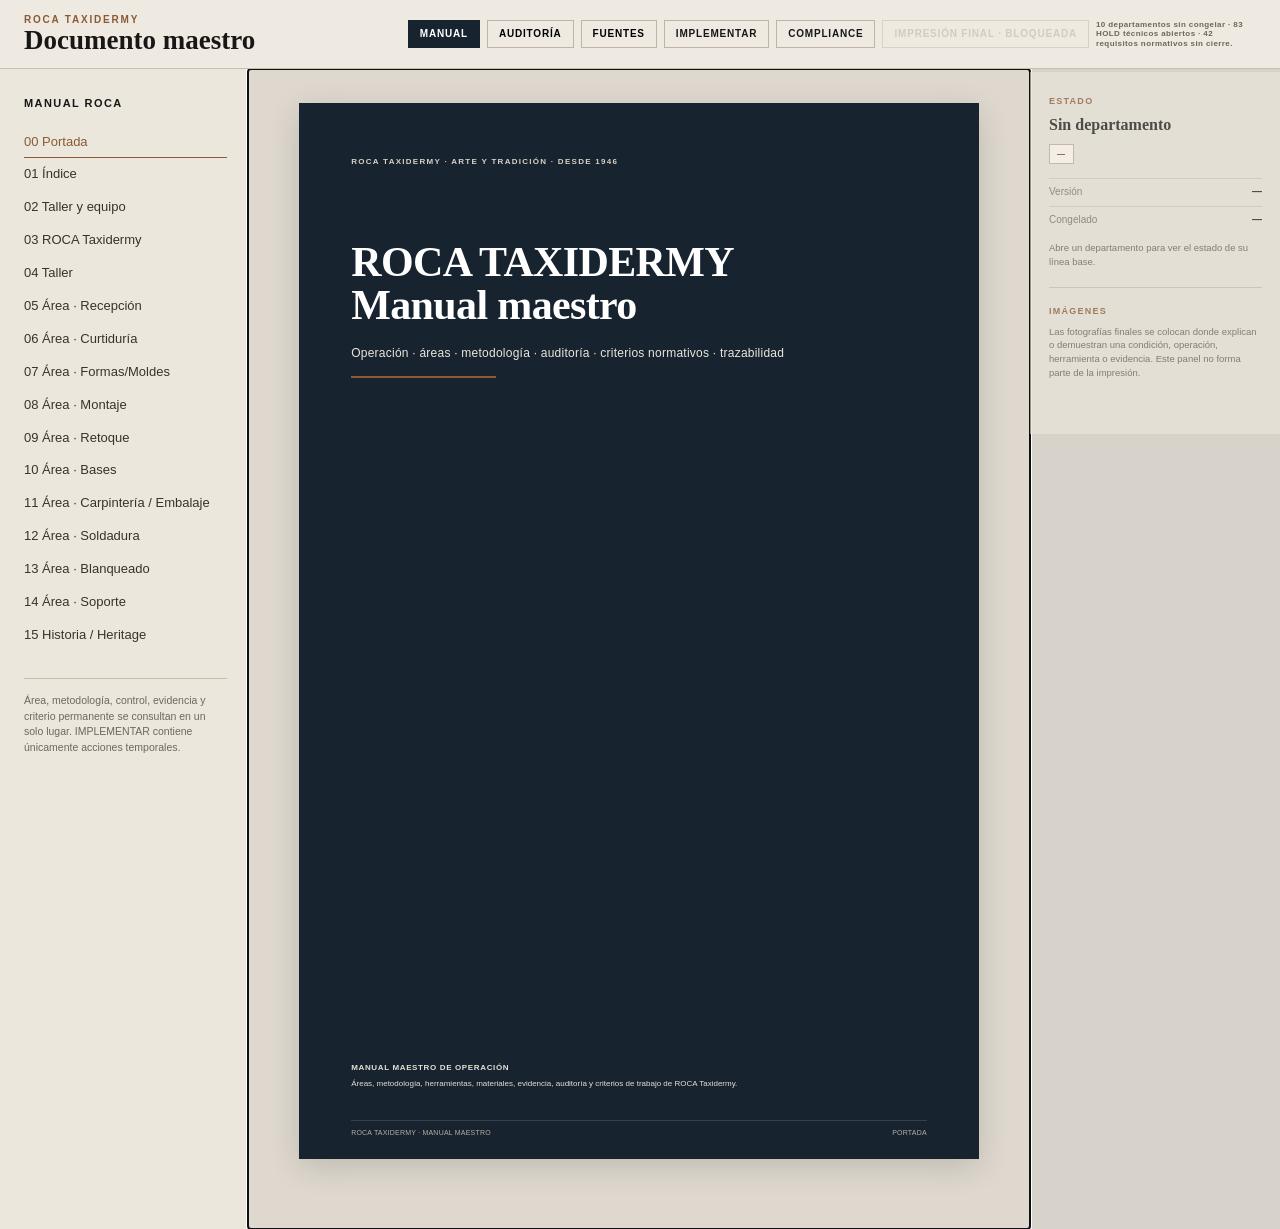
==== commit 223c3146: "Label normative source reader as FUENTES" ====
--- a/index.html
+++ b/index.html
@@ -16,7 +16,7 @@
     <div class="workspace-switch" aria-label="Vista de trabajo">
       <button id="manualMode" class="mode active" type="button">MANUAL</button>
       <button id="auditMode" class="mode" type="button">AUDITORÍA</button>
-      <button id="normsMode" class="mode" type="button">BIBLIOGRAFÍA</button>
+      <button id="normsMode" class="mode" type="button">FUENTES</button>
       <a class="mode" href="generated/roca-fast-track/implementation.html">IMPLEMENTAR</a>
       <a class="mode" href="compliance-cockpit/index.html">COMPLIANCE</a>
       <button id="printDoc" class="mode print-action" type="button" disabled>IMPRESIÓN FINAL · BLOQUEADA</button>
@@ -55,6 +55,7 @@
   <script src="manual-sections.js"></script>
   <script src="area-standard-data.js"></script>
   <script src="department-data.js"></script>
+  <script src="audit-engine.js"></script>
   <script src="fast-track-data.js"></script>
   <script src="audit-data.js"></script>
   <script src="norms-data.js"></script>
--- a/styles.css
+++ b/styles.css
@@ -300,3 +300,7 @@
 .print-gate-note{align-self:center;font:700 8px/1.2 Arial,Helvetica,sans-serif;letter-spacing:.05em;color:#6e645a;max-width:160px}
 .print-action:disabled{opacity:.45;cursor:not-allowed}
 @media print{.print-gate-note{display:none!important}}
+
+
+.audit-validation{min-height:1.2em;margin-top:6px;font-size:11px;font-weight:700}
+.audit-invalid .audit-status,.audit-invalid .audit-note{outline:2px solid currentColor;outline-offset:1px}
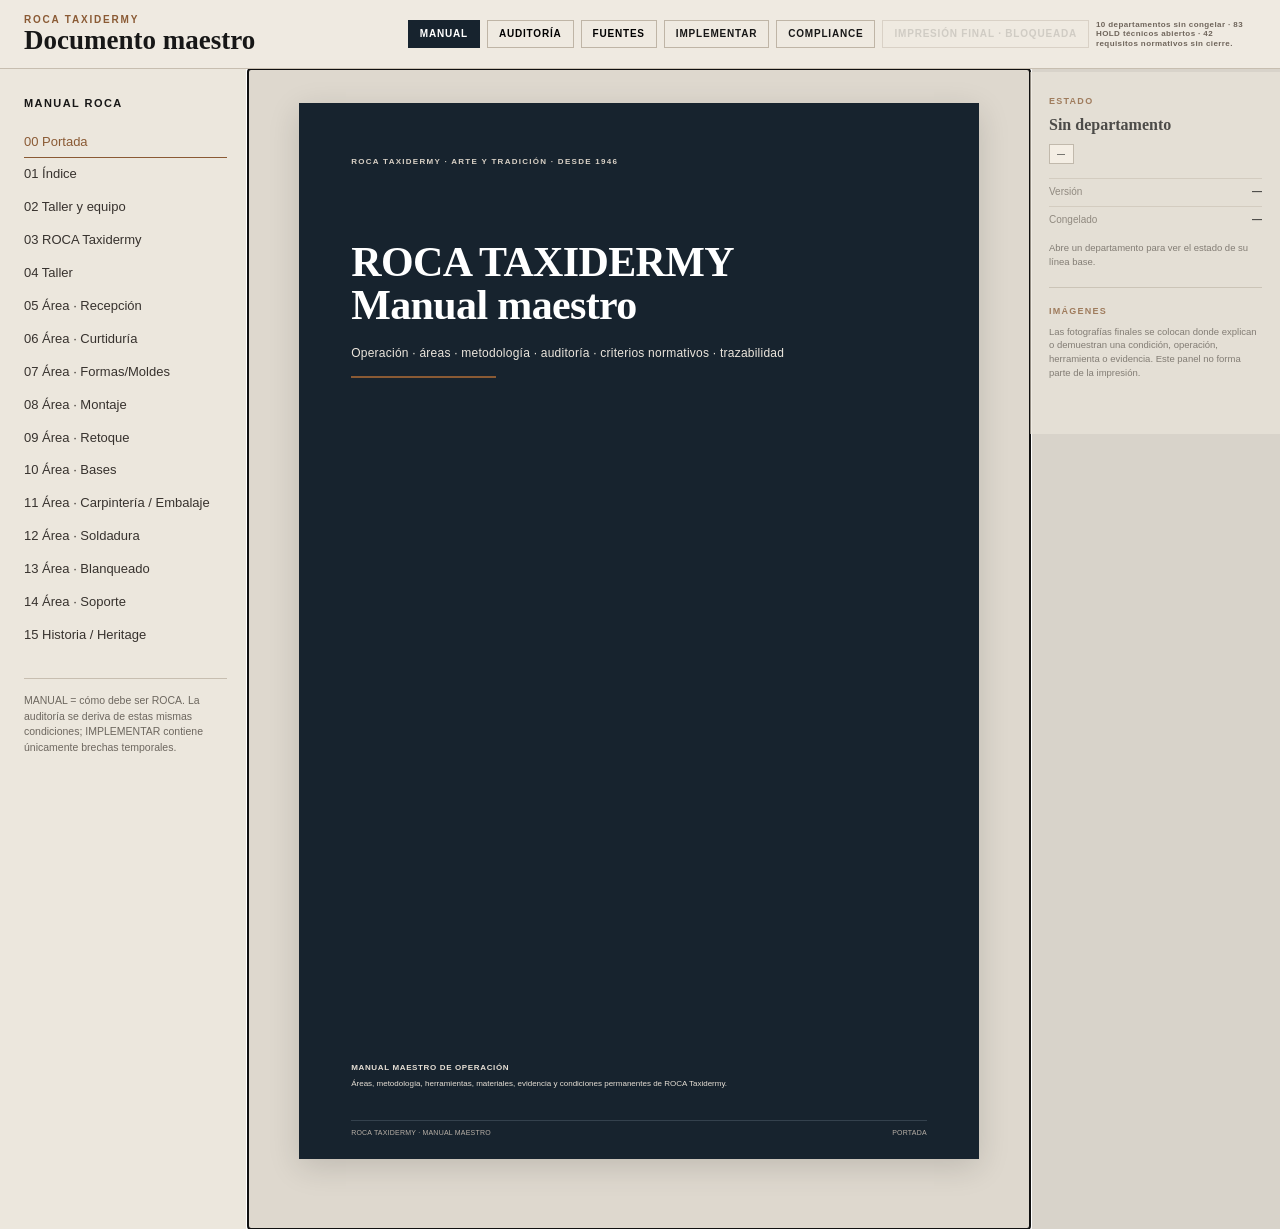
==== commit ce47b992: "ROCA: state single-truth manual audit implementation rule" ====
--- a/index.html
+++ b/index.html
@@ -28,7 +28,7 @@
     <aside id="contentsPane" class="contents" aria-label="Índice">
       <div class="contents-title">Manual ROCA</div>
       <nav id="nav"></nav>
-      <div class="rule-note">Área, metodología, auditoría, evidencia y criterios permanentes se consultan aquí. IMPLEMENTAR contiene únicamente acciones temporales.</div>
+      <div class="rule-note">MANUAL = cómo debe ser ROCA. AUDITORÍA se deriva de estas mismas condiciones. IMPLEMENTAR contiene únicamente brechas temporales.</div>
     </aside>
 
     <main id="page" class="page" tabindex="-1"></main>
@@ -54,6 +54,7 @@
   <script src="editorial-data.js"></script>
   <script src="manual-sections.js"></script>
   <script src="area-standard-data.js"></script>
+  <script src="norm-context-data.js"></script>
   <script src="department-data.js"></script>
   <script src="audit-engine.js"></script>
   <script src="fast-track-data.js"></script>
--- a/styles.css
+++ b/styles.css
@@ -304,3 +304,61 @@
 
 .audit-validation{min-height:1.2em;margin-top:6px;font-size:11px;font-weight:700}
 .audit-invalid .audit-status,.audit-invalid .audit-note{outline:2px solid currentColor;outline-offset:1px}
+
+
+/* Audit normative context: fixed reading aid while evaluating an area. */
+.audit-workspace{display:grid;grid-template-columns:270px minmax(0,1fr);gap:18px;align-items:start}
+.audit-norm-context{position:sticky;top:86px;max-height:calc(100vh - 110px);overflow:auto;background:#eee8dd;border:1px solid #c8bdaf;padding:12px;font-family:Arial,Helvetica,sans-serif}
+.audit-context-head{font:700 8px/1.2 Arial,Helvetica,sans-serif;letter-spacing:.12em;color:var(--bronze);margin-bottom:8px}
+.audit-context-empty{font:10px/1.45 Arial,Helvetica,sans-serif;color:#5d554d}
+.audit-context-empty strong{display:block;font-size:8px;letter-spacing:.12em;color:var(--bronze);margin-bottom:5px}
+.audit-context-card{background:#fffdf8;border:1px solid #d2c7b8;padding:10px;margin-bottom:9px}
+.audit-context-card h3{font:700 11px/1.25 Arial,Helvetica,sans-serif;margin:3px 0 8px}
+.audit-context-card p{font:9px/1.42 Arial,Helvetica,sans-serif;margin:5px 0}
+.audit-context-req{font:700 8px/1 Arial,Helvetica,sans-serif;letter-spacing:.08em;color:var(--bronze)}
+.audit-context-citation{margin-top:8px;padding:7px;border-left:3px solid #9b8e7e;background:#f4efe7;font:8px/1.4 Arial,Helvetica,sans-serif}
+.audit-context-citation.verified{border-left-color:#556b2f}
+.audit-context-citation.pending{border-left-color:#9a6a2f}
+.audit-context-source{display:inline-block;margin-top:8px;padding:6px 7px;background:var(--navy);color:#fff;text-decoration:none;font:700 7px/1 Arial,Helvetica,sans-serif;letter-spacing:.06em}
+.audit-norm-open{display:block;margin-top:6px;appearance:none;border:1px solid #9f8d78;background:#fffaf2;color:#4e443b;padding:5px 6px;font:700 7px/1 Arial,Helvetica,sans-serif;letter-spacing:.05em;cursor:pointer}
+.audit-norm-open.active{background:var(--navy);border-color:var(--navy);color:#fff}
+@media(max-width:1100px){.audit-workspace{grid-template-columns:1fr}.audit-norm-context{position:static;max-height:none;order:-1}}
+@media print{.audit-norm-context,.audit-norm-open{display:none!important}}
+
+.audit-context-summary{font:9px/1.4 Arial,Helvetica,sans-serif;color:#5f574f;margin:0 0 9px}.audit-area-norm-row{appearance:none;width:100%;display:flex;justify-content:space-between;gap:8px;padding:6px 0;border:0;border-top:1px solid #d5ccbf;background:transparent;text-align:left;cursor:pointer;font:8px/1.3 Arial,Helvetica,sans-serif}.audit-area-norm-row:hover,.audit-area-norm-row.active{color:var(--bronze);background:#f8f2e8}.audit-area-norm-row strong{color:#3d352e}.audit-area-norm-row span{text-align:right;color:#6d645c}.audit-area-norm-row.pending span{color:#956d36}
+
+.audit-global-grid{display:grid;grid-template-columns:repeat(3,minmax(0,1fr));gap:12px;margin:12px 0 24px}
+.audit-global-card{background:#fffdf8;border:1px solid #d2c7b8;padding:12px;font-family:Arial,Helvetica,sans-serif}
+.audit-global-card h3{font:700 10px/1.25 Arial,Helvetica,sans-serif;margin:4px 0 8px}
+.audit-global-card p{font:9px/1.45 Arial,Helvetica,sans-serif;margin:5px 0}
+.audit-global-card.missing{border-style:dashed}
+@media(max-width:900px){.audit-global-grid{grid-template-columns:1fr}}
+@media print{.audit-global-grid{display:none!important}}
+
+/* Operational audit mode: every criterion states how it is verified and what closes it. */
+.audit-evaluation{min-width:210px}
+.audit-eval-badge{display:inline-block;padding:4px 6px;border:1px solid #998b79;background:#f7f1e8;font:700 7px/1 Arial,Helvetica,sans-serif;letter-spacing:.06em}
+.audit-eval-badge.eval-calcular{border-color:#765e32}
+.audit-eval-badge.eval-medir{border-color:#526b6f}
+.audit-eval-badge.eval-documentar{border-color:#6e5f74}
+.audit-eval-badge.eval-condicional{border-color:#9a6a2f}
+.audit-eval-steps{display:block;margin-top:5px;font:700 7px/1.25 Arial,Helvetica,sans-serif;color:#766b60}
+.audit-evidence-contract{margin:7px 0 0;font:8px/1.4 Arial,Helvetica,sans-serif;color:#4f4942}
+@media(max-width:1100px){.audit-evaluation{min-width:170px}}
+@media print{.audit-eval-badge{border:1px solid #777}.audit-evaluation{min-width:0}}
+
+.audit-workload-table th,.audit-workload-table td{text-align:center;white-space:nowrap}
+.audit-workload-table th:first-child,.audit-workload-table td:first-child{text-align:left}
+.audit-workload-total{background:#eee8dd;border-top:2px solid #9d8f7d}
+
+.audit-route-badge{display:block;width:max-content;max-width:100%;margin-top:5px;padding:3px 5px;background:#ece5da;border-left:3px solid #877967;font:700 7px/1.2 Arial,Helvetica,sans-serif;letter-spacing:.04em}
+
+.audit-norm-calc{margin-top:10px;padding-top:9px;border-top:1px dashed #b9ab9a}
+.audit-norm-calc h4{margin:0 0 5px;font:700 9px/1.25 Arial,Helvetica,sans-serif;color:#3e352d}
+.audit-norm-calc>p{margin:0 0 7px;font:8px/1.4 Arial,Helvetica,sans-serif;color:#6b6158}
+.audit-calc-fields{display:grid;grid-template-columns:1fr;gap:5px}
+.audit-calc-field{display:grid;gap:3px;font:700 7px/1.25 Arial,Helvetica,sans-serif;color:#62574d}
+.audit-calc-field input,.audit-calc-field select{width:100%;box-sizing:border-box;border:1px solid #b9ab9a;background:#fff;padding:5px;font:9px/1.2 Arial,Helvetica,sans-serif}
+.audit-calc-run{margin-top:7px;border:0;background:var(--navy);color:#fff;padding:6px 7px;font:700 7px/1 Arial,Helvetica,sans-serif;letter-spacing:.05em;cursor:pointer}
+.audit-calc-result{margin-top:7px;padding:7px;background:#f4efe7;border-left:3px solid #8c7c69;font:8px/1.45 Arial,Helvetica,sans-serif}
+@media print{.audit-norm-calc{display:none!important}}
